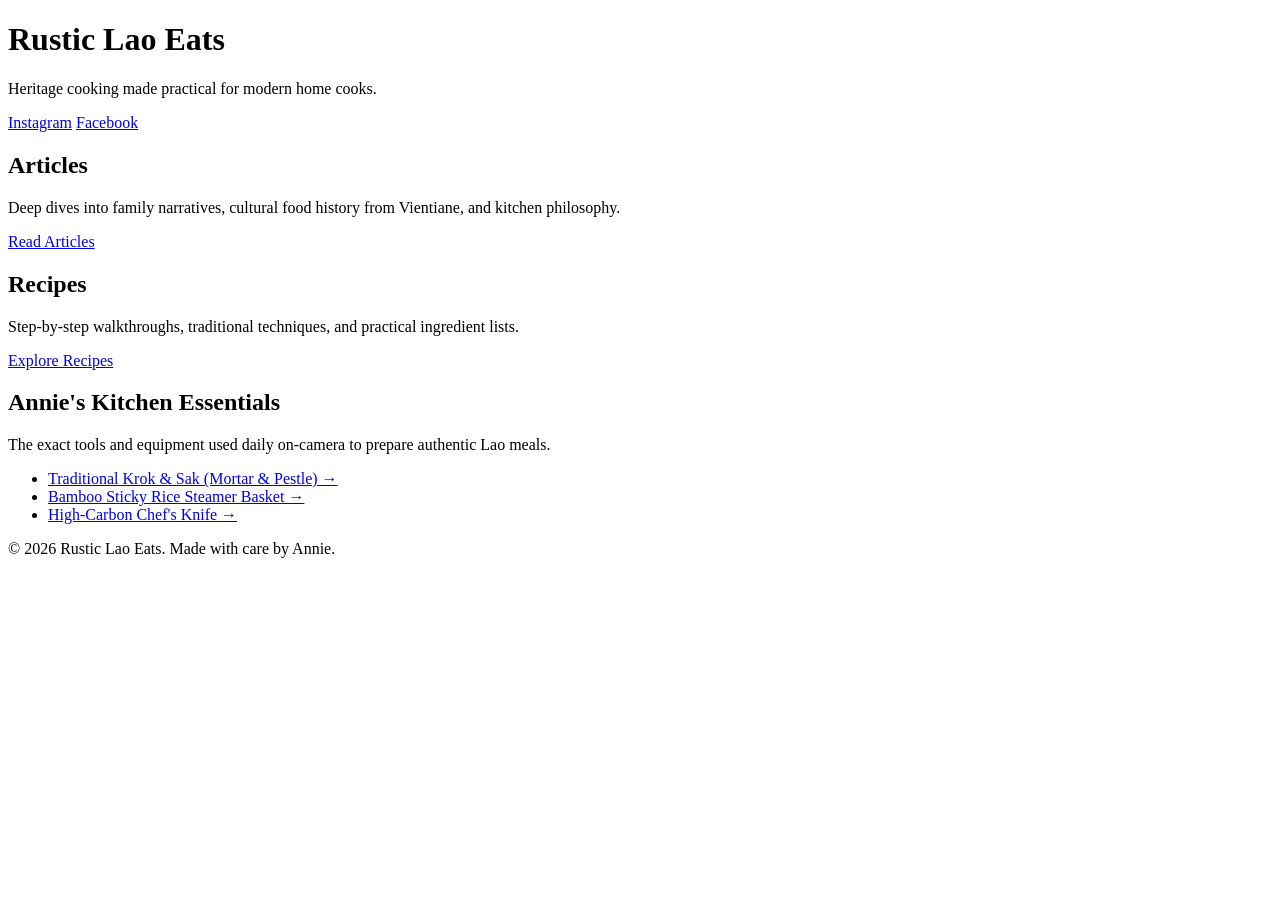
==== index.html @ c5a6be0e "style: update index / css" ====
<!DOCTYPE html>
<html lang="en">
<head>
    <meta charset="UTF-8">
    <meta name="viewport" content="width=device-width, initial-scale=1.0">
    <title>Rustic Lao Eats | Heritage Lao Cooking Made Practical</title>
    <meta name="description" content="Authentic Vientiane home cooking, traditional recipes, and practical guides for modern home cooks by Annie.">
    <link rel="stylesheet" href="styles.css">
</head>
<body>

    <header class="hero">
        <div class="container">
            <h1>Rustic Lao Eats</h1>
            <p class="tagline">Heritage cooking made practical for modern home cooks.</p>
            <div class="social-links">
                <a href="https://www.instagram.com/rusticlaoeats/" target="_blank">Instagram</a>
                <a href="https://www.facebook.com/p/Rustic-Lao-Eats-100063736555078/" target="_blank">Facebook</a>
            </div>
        </div>
    </header>

    <main class="container">
        <!-- The Two Core Pillars: Articles & Recipes Side-by-Side -->
        <section class="pillar-row">
            <div class="pillar-card">
                <h2>Articles</h2>
                <p>Deep dives into family narratives, cultural food history from Vientiane, and kitchen philosophy.</p>
                <a href="#" class="btn">Read Articles</a>
            </div>
            <div class="pillar-card">
                <h2>Recipes</h2>
                <p>Step-by-step walkthroughs, traditional techniques, and practical ingredient lists.</p>
                <a href="#" class="btn">Explore Recipes</a>
            </div>
        </section>

        <!-- Affiliate / Kitchen Essentials Section -->
        <section class="essentials">
            <h2>Annie's Kitchen Essentials</h2>
            <p>The exact tools and equipment used daily on-camera to prepare authentic Lao meals.</p>
            <ul class="gear-list">
                <li><a href="#" target="_blank">Traditional Krok & Sak (Mortar & Pestle) →</a></li>
                <li><a href="#" target="_blank">Bamboo Sticky Rice Steamer Basket →</a></li>
                <li><a href="#" target="_blank">High-Carbon Chef's Knife →</a></li>
            </ul>
        </section>
    </main>

    <footer>
        <p>&copy; 2026 Rustic Lao Eats. Made with care by Annie.</p>
    </footer>

</body>
</html>
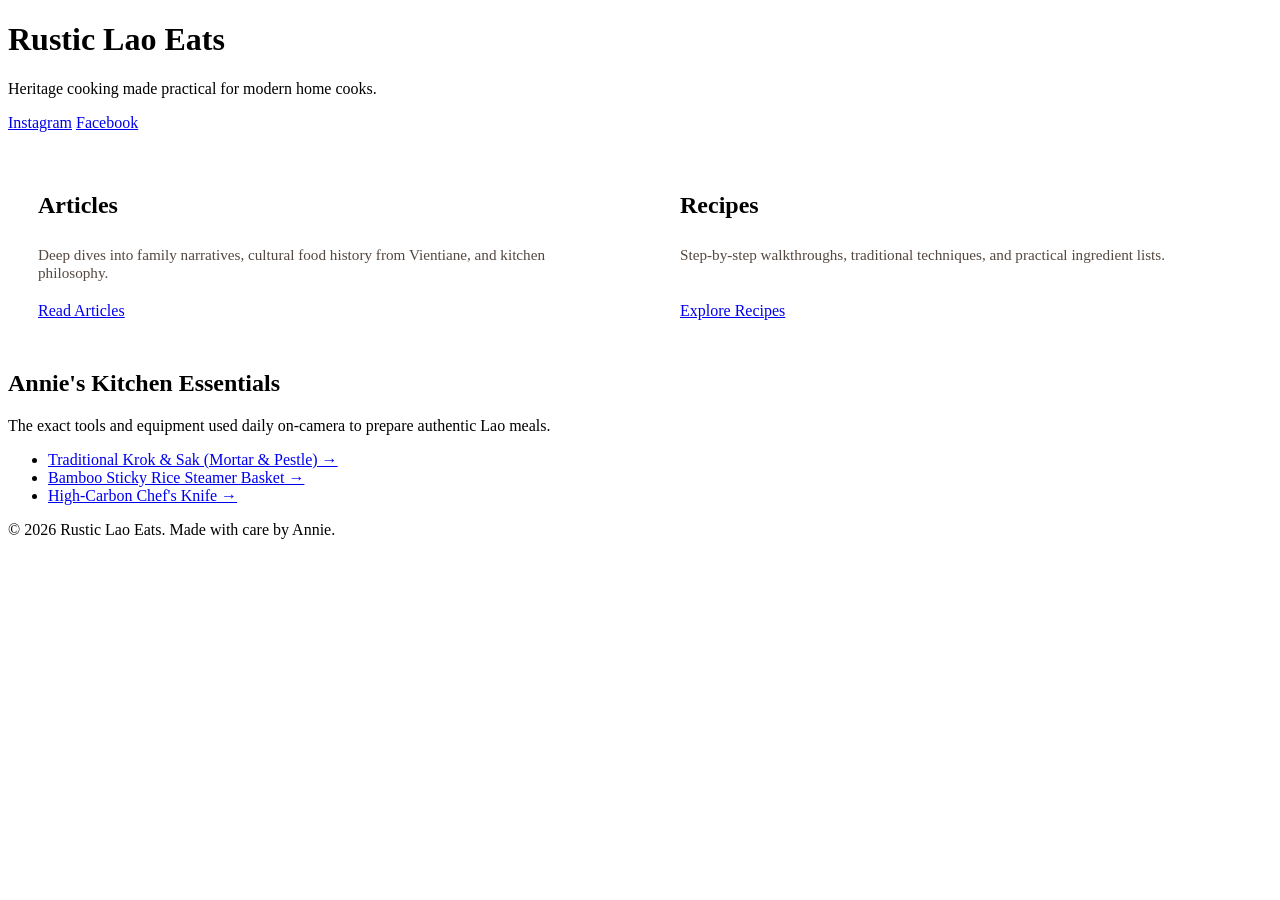
==== commit 9319eeb1: "fix: rename css link" ====
--- a/index.html
+++ b/index.html
@@ -5,7 +5,7 @@
     <meta name="viewport" content="width=device-width, initial-scale=1.0">
     <title>Rustic Lao Eats | Heritage Lao Cooking Made Practical</title>
     <meta name="description" content="Authentic Vientiane home cooking, traditional recipes, and practical guides for modern home cooks by Annie.">
-    <link rel="stylesheet" href="styles.css">
+    <link rel="stylesheet" href="style.css">
 </head>
 <body>
 
--- a/style.css
+++ b/style.css
@@ -0,0 +1,39 @@
+/* Pillar Row Grid - Ensures side-by-side execution on desktop */
+.pillar-row {
+    display: grid;
+    grid-template-columns: repeat(2, 1fr);
+    gap: 20px;
+    margin-top: 30px;
+}
+
+.pillar-card {
+    background: var(--card-bg);
+    border: 1px solid var(--border-color);
+    border-radius: 8px;
+    padding: 30px;
+    display: flex;
+    flex-direction: column;
+    justify-content: space-between; /* Keeps buttons aligned if text lengths vary */
+}
+
+.pillar-card h2 {
+    margin-top: 0;
+    margin-bottom: 12px;
+    border-bottom: none;
+    padding-bottom: 0;
+}
+
+.pillar-card p {
+    font-size: 0.95rem;
+    color: #554840;
+    margin-bottom: 20px;
+    flex-grow: 1; /* Pushes the button to the bottom cleanly */
+}
+
+/* Responsive Breakpoint for Mobile Viewports */
+@media (max-width: 600px) {
+    .pillar-row {
+        grid-template-columns: 1fr; /* Stacks vertically into 1 column on mobile screens */
+        gap: 16px;
+    }
+}
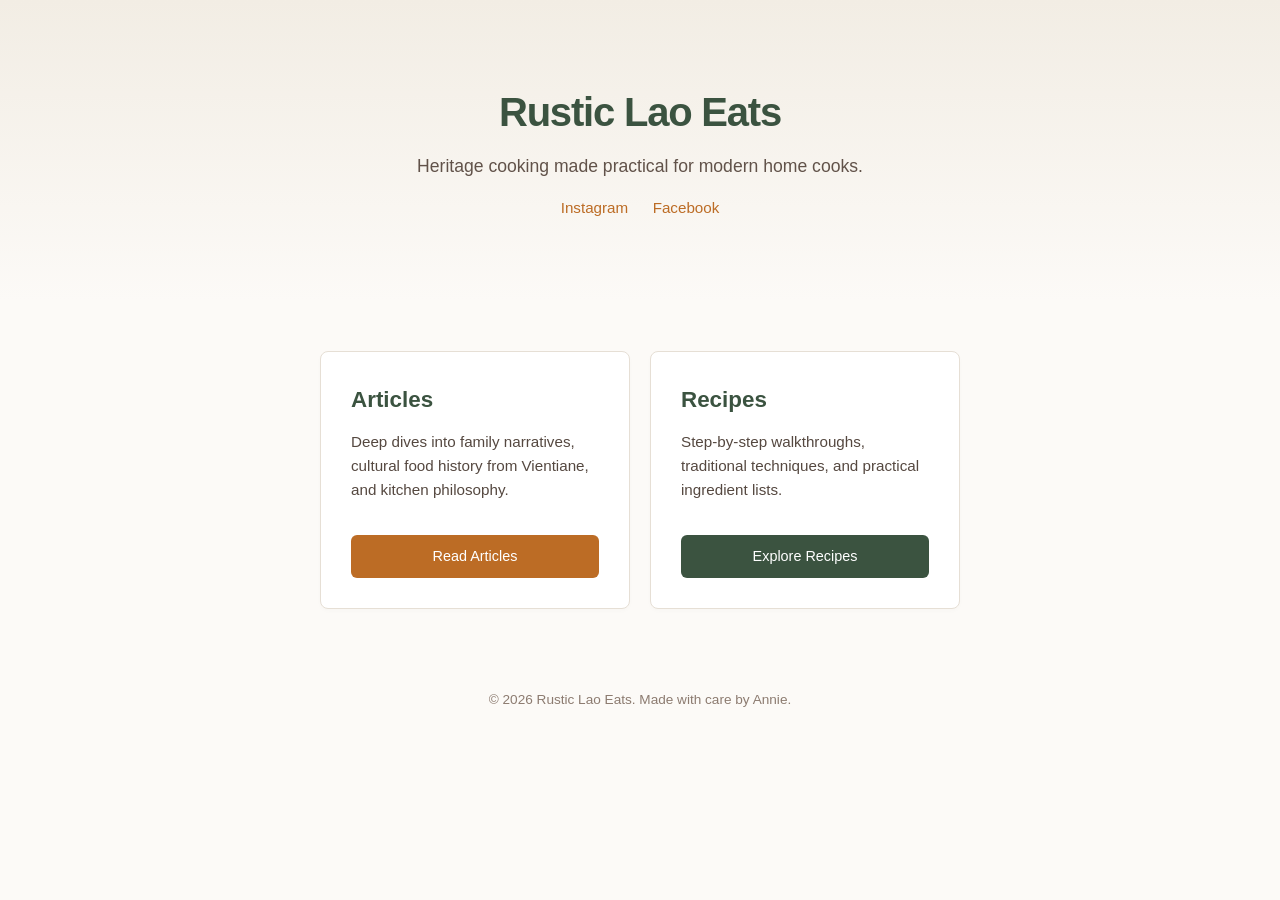
==== commit 8751c4df: "style: replace layout variables with direct hex codes and enable directory routing" ====
--- a/index.html
+++ b/index.html
@@ -25,26 +25,19 @@
         <section class="pillar-row">
             <div class="pillar-card">
                 <h2>Articles</h2>
-                <p>Deep dives into family narratives, cultural food history from Vientiane, and kitchen philosophy.</p>
-                <a href="#" class="btn">Read Articles</a>
+                <p>
+                    Deep dives into family narratives, cultural food history from Vientiane, 
+                    and kitchen philosophy.
+                </p>
+                <a href="articles/" class="btn">Read Articles</a>
             </div>
             <div class="pillar-card">
                 <h2>Recipes</h2>
                 <p>Step-by-step walkthroughs, traditional techniques, and practical ingredient lists.</p>
-                <a href="#" class="btn">Explore Recipes</a>
+                <a href="recipes/" class="btn">Explore Recipes</a>
             </div>
         </section>
 
-        <!-- Affiliate / Kitchen Essentials Section -->
-        <section class="essentials">
-            <h2>Annie's Kitchen Essentials</h2>
-            <p>The exact tools and equipment used daily on-camera to prepare authentic Lao meals.</p>
-            <ul class="gear-list">
-                <li><a href="#" target="_blank">Traditional Krok & Sak (Mortar & Pestle) →</a></li>
-                <li><a href="#" target="_blank">Bamboo Sticky Rice Steamer Basket →</a></li>
-                <li><a href="#" target="_blank">High-Carbon Chef's Knife →</a></li>
-            </ul>
-        </section>
     </main>
 
     <footer>
--- a/style.css
+++ b/style.css
@@ -1,4 +1,70 @@
-/* Pillar Row Grid - Ensures side-by-side execution on desktop */
+/* ==========================================================================
+   Rustic Lao Eats - Complete Global Stylesheet (No Variables)
+   ========================================================================== */
+
+* {
+    box-sizing: border-box;
+    margin: 0;
+    padding: 0;
+}
+
+body {
+    font-family: -apple-system, BlinkMacSystemFont, "Segoe UI", Roboto, Helvetica, Arial, sans-serif;
+    background-color: #fcfaf7; /* Cream/Sand tone */
+    color: #2c2520;            /* Dark Charcoal Charcoal */
+    line-height: 1.6;
+    padding-bottom: 40px;
+}
+
+.container {
+    max-width: 680px;
+    margin: 0 auto;
+    padding: 20px;
+}
+
+/* ==========================================================================
+   Hero Header Section
+   ========================================================================== */
+
+header.hero {
+    text-align: center;
+    padding: 60px 20px;
+    background: linear-gradient(to bottom, #f2ede4, #fcfaf7);
+}
+
+h1 {
+    font-size: 2.5rem;
+    color: #3b5340; /* Traditional Earthy Lao Green */
+    font-weight: 700;
+    letter-spacing: -0.03em;
+}
+
+.tagline {
+    font-size: 1.1rem;
+    color: #615249;
+    margin-top: 8px;
+}
+
+.social-links {
+    margin-top: 15px;
+}
+
+.social-links a {
+    color: #bc6c25; /* Warm Wood/Terracotta Orange */
+    text-decoration: none;
+    margin: 0 10px;
+    font-weight: 500;
+    font-size: 0.95rem;
+}
+
+.social-links a:hover {
+    text-decoration: underline;
+}
+
+/* ==========================================================================
+   Main Landing Component Row (Pillars Grid)
+   ========================================================================== */
+
 .pillar-row {
     display: grid;
     grid-template-columns: repeat(2, 1fr);
@@ -7,16 +73,19 @@
 }
 
 .pillar-card {
-    background: var(--card-bg);
-    border: 1px solid var(--border-color);
+    background: #ffffff; /* Bright Solid White Box */
+    border: 1px solid #e6dfd5;
     border-radius: 8px;
     padding: 30px;
     display: flex;
     flex-direction: column;
-    justify-content: space-between; /* Keeps buttons aligned if text lengths vary */
+    justify-content: space-between;
+    box-shadow: 0 2px 4px rgba(44, 37, 32, 0.02);
 }
 
 .pillar-card h2 {
+    font-size: 1.4rem;
+    color: #3b5340;
     margin-top: 0;
     margin-bottom: 12px;
     border-bottom: none;
@@ -27,13 +96,140 @@
     font-size: 0.95rem;
     color: #554840;
     margin-bottom: 20px;
-    flex-grow: 1; /* Pushes the button to the bottom cleanly */
-}
-
-/* Responsive Breakpoint for Mobile Viewports */
+    flex-grow: 1;
+}
+
+/* ==========================================================================
+   Global Content Lists & General Cards
+   ========================================================================== */
+
+h2 {
+    font-size: 1.4rem;
+    margin: 40px 0 20px 0;
+    color: #3b5340;
+    border-bottom: 1px solid #e6dfd5;
+    padding-bottom: 8px;
+}
+
+.card {
+    background: #ffffff;
+    border: 1px solid #e6dfd5;
+    border-radius: 8px;
+    padding: 24px;
+    margin-bottom: 16px;
+    box-shadow: 0 2px 4px rgba(44, 37, 32, 0.02);
+}
+
+.content-list {
+    margin-top: 20px;
+}
+
+.content-list .card {
+    margin-bottom: 24px;
+    transition: transform 0.2s ease, box-shadow 0.2s ease;
+}
+
+.content-list .card:hover {
+    transform: translateY(-2px);
+    box-shadow: 0 4px 12px rgba(44, 37, 32, 0.06);
+}
+
+/* ==========================================================================
+   Buttons and Links
+   ========================================================================== */
+
+.btn {
+    display: inline-block;
+    background-color: #3b5340; /* Lao Green background button */
+    color: #ffffff !important;
+    padding: 10px 20px;
+    text-decoration: none;
+    border-radius: 6px;
+    font-weight: 500;
+    margin-top: 12px;
+    font-size: 0.9rem;
+    text-align: center;
+    transition: background-color 0.15s ease;
+}
+
+.btn:hover {
+    background-color: #2b3d2f;
+}
+
+/* Specific styling modifier for Article section button overrides */
+.pillar-card:first-child .btn, 
+.content-list article .btn {
+    background-color: #bc6c25; /* Earthy Wood Orange for articles */
+}
+
+.pillar-card:first-child .btn:hover, 
+.content-list article .btn:hover {
+    background-color: #9d561b;
+}
+
+/* ==========================================================================
+   Kitchen Essentials List Layout
+   ========================================================================== */
+
+.essentials {
+    margin-top: 40px;
+}
+
+.essentials p {
+    color: #615249;
+    margin-bottom: 16px;
+}
+
+.gear-list {
+    list-style: none;
+}
+
+.gear-list li {
+    margin-bottom: 12px;
+}
+
+.gear-list a {
+    color: #2c2520;
+    text-decoration: none;
+    font-weight: 500;
+    font-size: 1rem;
+}
+
+.gear-list a:hover {
+    color: #bc6c25;
+    text-decoration: underline;
+}
+
+/* ==========================================================================
+   Footer Content Architecture
+   ========================================================================== */
+
+footer {
+    text-align: center;
+    margin-top: 60px;
+    font-size: 0.85rem;
+    color: #8c7b70;
+}
+
+/* ==========================================================================
+   Responsive Adaptations (Mobile Layout Engine)
+   ========================================================================== */
+
 @media (max-width: 600px) {
+    header.hero {
+        padding: 40px 15px;
+    }
+
+    h1 {
+        font-size: 2rem;
+    }
+
     .pillar-row {
-        grid-template-columns: 1fr; /* Stacks vertically into 1 column on mobile screens */
+        grid-template-columns: 1fr; /* Force single column on vertical viewports */
         gap: 16px;
     }
-}
+    
+    .pillar-card {
+        padding: 20px;
+    }
+}
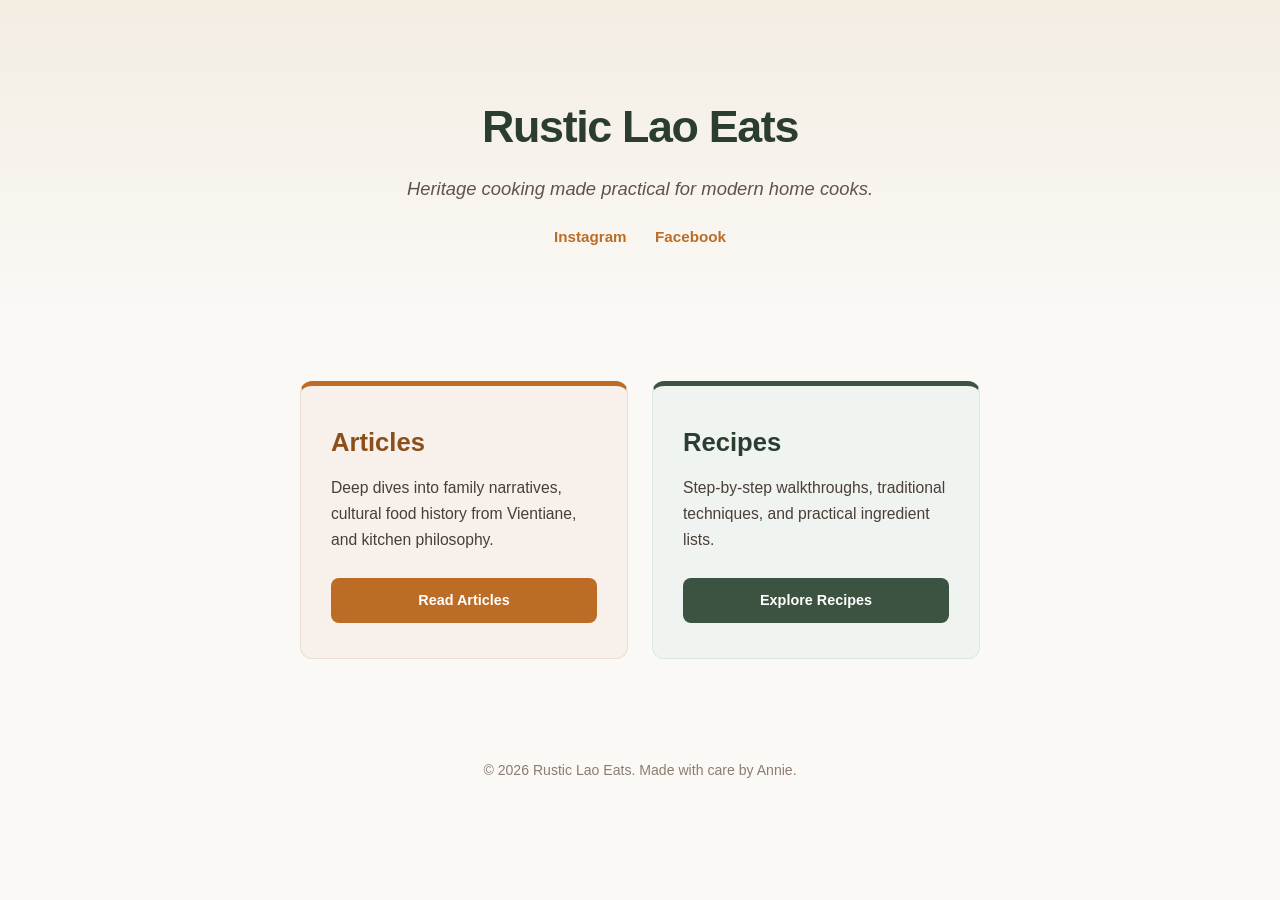
==== commit a0afc6c6: "design: implement dual-tone editorial pillars and responsive grid styles" ====
--- a/index.html
+++ b/index.html
@@ -23,18 +23,15 @@
     <main class="container">
         <!-- The Two Core Pillars: Articles & Recipes Side-by-Side -->
         <section class="pillar-row">
-            <div class="pillar-card">
+            <div class="pillar-card articles-pillar">
                 <h2>Articles</h2>
-                <p>
-                    Deep dives into family narratives, cultural food history from Vientiane, 
-                    and kitchen philosophy.
-                </p>
-                <a href="articles/" class="btn">Read Articles</a>
+                <p>Deep dives into family narratives, cultural food history from Vientiane, and kitchen philosophy.</p>
+                <a href="articles/" class="btn btn-orange">Read Articles</a>
             </div>
-            <div class="pillar-card">
+            <div class="pillar-card recipes-pillar">
                 <h2>Recipes</h2>
                 <p>Step-by-step walkthroughs, traditional techniques, and practical ingredient lists.</p>
-                <a href="recipes/" class="btn">Explore Recipes</a>
+                <a href="recipes/" class="btn btn-green">Explore Recipes</a>
             </div>
         </section>
 
--- a/style.css
+++ b/style.css
@@ -1,5 +1,5 @@
 /* ==========================================================================
-   Rustic Lao Eats - Complete Global Stylesheet (No Variables)
+   Rustic Lao Eats - Complete Global Editorial Stylesheet
    ========================================================================== */
 
 * {
@@ -10,14 +10,14 @@
 
 body {
     font-family: -apple-system, BlinkMacSystemFont, "Segoe UI", Roboto, Helvetica, Arial, sans-serif;
-    background-color: #fcfaf7; /* Cream/Sand tone */
-    color: #2c2520;            /* Dark Charcoal Charcoal */
-    line-height: 1.6;
-    padding-bottom: 40px;
+    background-color: #fbf9f6; /* Soft cream/linen canvas background */
+    color: #2c2520;            /* Rich dark charcoal text */
+    line-height: 1.65;
+    padding-bottom: 60px;
 }
 
 .container {
-    max-width: 680px;
+    max-width: 720px; /* Slightly wider layout for better horizontal grid flow */
     margin: 0 auto;
     padding: 20px;
 }
@@ -28,208 +28,242 @@
 
 header.hero {
     text-align: center;
-    padding: 60px 20px;
-    background: linear-gradient(to bottom, #f2ede4, #fcfaf7);
-}
-
-h1 {
-    font-size: 2.5rem;
-    color: #3b5340; /* Traditional Earthy Lao Green */
-    font-weight: 700;
+    padding: 70px 20px 50px 20px;
+    background: linear-gradient(to bottom, #f3ede2, #fbf9f6);
+}
+
+header.hero h1 {
+    font-size: 2.8rem;
+    color: #2b3d2f; /* Deep, luxurious Lao Forest Green */
+    font-weight: 800;
     letter-spacing: -0.03em;
 }
 
 .tagline {
-    font-size: 1.1rem;
+    font-size: 1.15rem;
     color: #615249;
-    margin-top: 8px;
+    margin-top: 10px;
+    font-style: italic;
 }
 
 .social-links {
-    margin-top: 15px;
+    margin-top: 20px;
 }
 
 .social-links a {
-    color: #bc6c25; /* Warm Wood/Terracotta Orange */
+    color: #bc6c25; /* Warm terracotta clay accent */
     text-decoration: none;
-    margin: 0 10px;
-    font-weight: 500;
+    margin: 0 12px;
+    font-weight: 600;
     font-size: 0.95rem;
+    border-bottom: 1px dashed transparent;
+    transition: border-color 0.2s ease;
 }
 
 .social-links a:hover {
-    text-decoration: underline;
-}
-
-/* ==========================================================================
-   Main Landing Component Row (Pillars Grid)
+    border-bottom-color: #bc6c25;
+}
+
+/* ==========================================================================
+   Idea 1 & 4: Main Landing Component Row (Editorial Pillars)
    ========================================================================== */
 
 .pillar-row {
     display: grid;
     grid-template-columns: repeat(2, 1fr);
-    gap: 20px;
-    margin-top: 30px;
+    gap: 24px;
+    margin-top: 40px;
 }
 
 .pillar-card {
-    background: #ffffff; /* Bright Solid White Box */
-    border: 1px solid #e6dfd5;
-    border-radius: 8px;
-    padding: 30px;
+    border-radius: 12px;
+    padding: 35px 30px;
     display: flex;
     flex-direction: column;
     justify-content: space-between;
-    box-shadow: 0 2px 4px rgba(44, 37, 32, 0.02);
+    transition: transform 0.25s cubic-bezier(0.16, 1, 0.3, 1), box-shadow 0.25s ease;
+}
+
+/* Idea 1: Distinct Dual-Tone Brand Colors for the Pillars */
+.pillar-card.articles-pillar {
+    background-color: #f7f0eb; /* Muted terracotta clay canvas tint */
+    border: 1px solid #ebdcd3;
+    border-top: 5px solid #bc6c25; /* Thick geometric top accent line */
+}
+
+.pillar-card.recipes-pillar {
+    background-color: #f0f4f1; /* Cool herb garden green canvas tint */
+    border: 1px solid #dee7e1;
+    border-top: 5px solid #3b5340; /* Thick geometric top accent line */
+}
+
+/* Idea 4: Cinematic Lift and Shadow on Hover */
+.pillar-card:hover {
+    transform: translateY(-4px);
+    box-shadow: 0 12px 24px rgba(44, 37, 32, 0.08);
 }
 
 .pillar-card h2 {
-    font-size: 1.4rem;
-    color: #3b5340;
-    margin-top: 0;
-    margin-bottom: 12px;
+    font-size: 1.6rem;
+    margin: 0 0 12px 0;
+    padding-bottom: 0;
     border-bottom: none;
-    padding-bottom: 0;
-}
+}
+
+.pillar-card.articles-pillar h2 { color: #8a4f1b; }
+.pillar-card.recipes-pillar h2 { color: #2b3d2f; }
 
 .pillar-card p {
-    font-size: 0.95rem;
-    color: #554840;
-    margin-bottom: 20px;
+    font-size: 0.98rem;
+    color: #4a3e36;
+    margin-bottom: 25px;
     flex-grow: 1;
 }
 
 /* ==========================================================================
-   Global Content Lists & General Cards
-   ========================================================================== */
-
-h2 {
-    font-size: 1.4rem;
-    margin: 40px 0 20px 0;
-    color: #3b5340;
-    border-bottom: 1px solid #e6dfd5;
-    padding-bottom: 8px;
-}
+   Idea 2: Elegant Text Layouts & Drop Caps (Print Media Look)
+   ========================================================================== */
+
+/* Styling for standalone article or post content cards */
+.editorial-post p:first-of-type::first-letter {
+    font-size: 3.2rem;
+    font-weight: 800;
+    float: left;
+    line-height: 1;
+    margin-right: 8px;
+    margin-top: 4px;
+    color: #bc6c25; /* Drop cap pulls brand color */
+    font-family: Georgia, serif;
+}
+
+/* ==========================================================================
+   Idea 3: Geometric Accent Boxes & Recipe Metadata Badges
+   ========================================================================== */
 
 .card {
     background: #ffffff;
-    border: 1px solid #e6dfd5;
-    border-radius: 8px;
-    padding: 24px;
-    margin-bottom: 16px;
-    box-shadow: 0 2px 4px rgba(44, 37, 32, 0.02);
-}
-
-.content-list {
-    margin-top: 20px;
-}
-
-.content-list .card {
+    border: 1px solid #e8e2d9;
+    border-radius: 12px;
+    padding: 28px;
     margin-bottom: 24px;
+    box-shadow: 0 3px 6px rgba(44, 37, 32, 0.01);
     transition: transform 0.2s ease, box-shadow 0.2s ease;
 }
 
-.content-list .card:hover {
+.card:hover {
     transform: translateY(-2px);
-    box-shadow: 0 4px 12px rgba(44, 37, 32, 0.06);
-}
-
-/* ==========================================================================
-   Buttons and Links
+    box-shadow: 0 6px 16px rgba(44, 37, 32, 0.04);
+}
+
+/* Recipe Badge Row Layout Container */
+.badge-row {
+    display: flex;
+    gap: 8px;
+    margin-bottom: 14px;
+    flex-wrap: wrap;
+}
+
+/* Individual Metadata Capsules */
+.badge {
+    display: inline-block;
+    font-size: 0.78rem;
+    font-weight: 600;
+    letter-spacing: 0.03em;
+    text-transform: uppercase;
+    padding: 4px 12px;
+    border-radius: 20px;
+}
+
+.badge.time {
+    background-color: #eef2ef;
+    color: #2b3d2f;
+}
+
+.badge.level {
+    background-color: #f4eae1;
+    color: #8a4f1b;
+}
+
+/* ==========================================================================
+   Buttons and Form Elements
    ========================================================================== */
 
 .btn {
     display: inline-block;
-    background-color: #3b5340; /* Lao Green background button */
-    color: #ffffff !important;
-    padding: 10px 20px;
+    padding: 11px 22px;
     text-decoration: none;
-    border-radius: 6px;
-    font-weight: 500;
-    margin-top: 12px;
+    border-radius: 8px;
+    font-weight: 600;
     font-size: 0.9rem;
     text-align: center;
-    transition: background-color 0.15s ease;
-}
-
-.btn:hover {
-    background-color: #2b3d2f;
-}
-
-/* Specific styling modifier for Article section button overrides */
-.pillar-card:first-child .btn, 
-.content-list article .btn {
-    background-color: #bc6c25; /* Earthy Wood Orange for articles */
-}
-
-.pillar-card:first-child .btn:hover, 
-.content-list article .btn:hover {
-    background-color: #9d561b;
-}
+    transition: background-color 0.15s ease, transform 0.1s ease;
+}
+
+/* Primary Green Buttons (Recipes Engine) */
+.btn-green {
+    background-color: #3b5340;
+    color: #ffffff !important;
+}
+
+.btn-green:hover { background-color: #2b3d2f; }
+
+/* Warm Terracotta Buttons (Articles Engine) */
+.btn-orange {
+    background-color: #bc6c25;
+    color: #ffffff !important;
+}
+
+.btn-orange:hover { background-color: #9d561b; }
+
+.btn:active { transform: scale(0.98); }
 
 /* ==========================================================================
    Kitchen Essentials List Layout
    ========================================================================== */
 
+h2.section-title {
+    font-size: 1.5rem;
+    margin: 50px 0 20px 0;
+    color: #2b3d2f;
+    border-bottom: 1px solid #e8e2d9;
+    padding-bottom: 10px;
+}
+
 .essentials {
-    margin-top: 40px;
-}
-
-.essentials p {
-    color: #615249;
-    margin-bottom: 16px;
-}
-
-.gear-list {
-    list-style: none;
-}
-
-.gear-list li {
-    margin-bottom: 12px;
-}
+    background-color: #ffffff;
+    border: 1px solid #e8e2d9;
+    border-radius: 12px;
+    padding: 30px;
+    margin-top: 30px;
+}
+
+.gear-list { list-style: none; }
+.gear-list li { margin-bottom: 14px; border-bottom: 1px dashed #f0eae1; padding-bottom: 12px; }
+.gear-list li:last-child { border-bottom: none; padding-bottom: 0; margin-bottom: 0; }
 
 .gear-list a {
     color: #2c2520;
     text-decoration: none;
-    font-weight: 500;
-    font-size: 1rem;
-}
-
-.gear-list a:hover {
-    color: #bc6c25;
-    text-decoration: underline;
-}
-
-/* ==========================================================================
-   Footer Content Architecture
-   ========================================================================== */
+    font-weight: 600;
+    transition: color 0.2s ease;
+}
+
+.gear-list a:hover { color: #bc6c25; }
 
 footer {
     text-align: center;
-    margin-top: 60px;
-    font-size: 0.85rem;
+    margin-top: 80px;
+    font-size: 0.88rem;
     color: #8c7b70;
 }
 
 /* ==========================================================================
-   Responsive Adaptations (Mobile Layout Engine)
+   Responsive Adaptations
    ========================================================================== */
 
 @media (max-width: 600px) {
-    header.hero {
-        padding: 40px 15px;
-    }
-
-    h1 {
-        font-size: 2rem;
-    }
-
-    .pillar-row {
-        grid-template-columns: 1fr; /* Force single column on vertical viewports */
-        gap: 16px;
-    }
-    
-    .pillar-card {
-        padding: 20px;
-    }
-}
+    header.hero { padding: 50px 15px 30px 15px; }
+    header.hero h1 { font-size: 2.2rem; }
+    .pillar-row { grid-template-columns: 1fr; gap: 16px; }
+    .pillar-card { padding: 25px 20px; }
+}
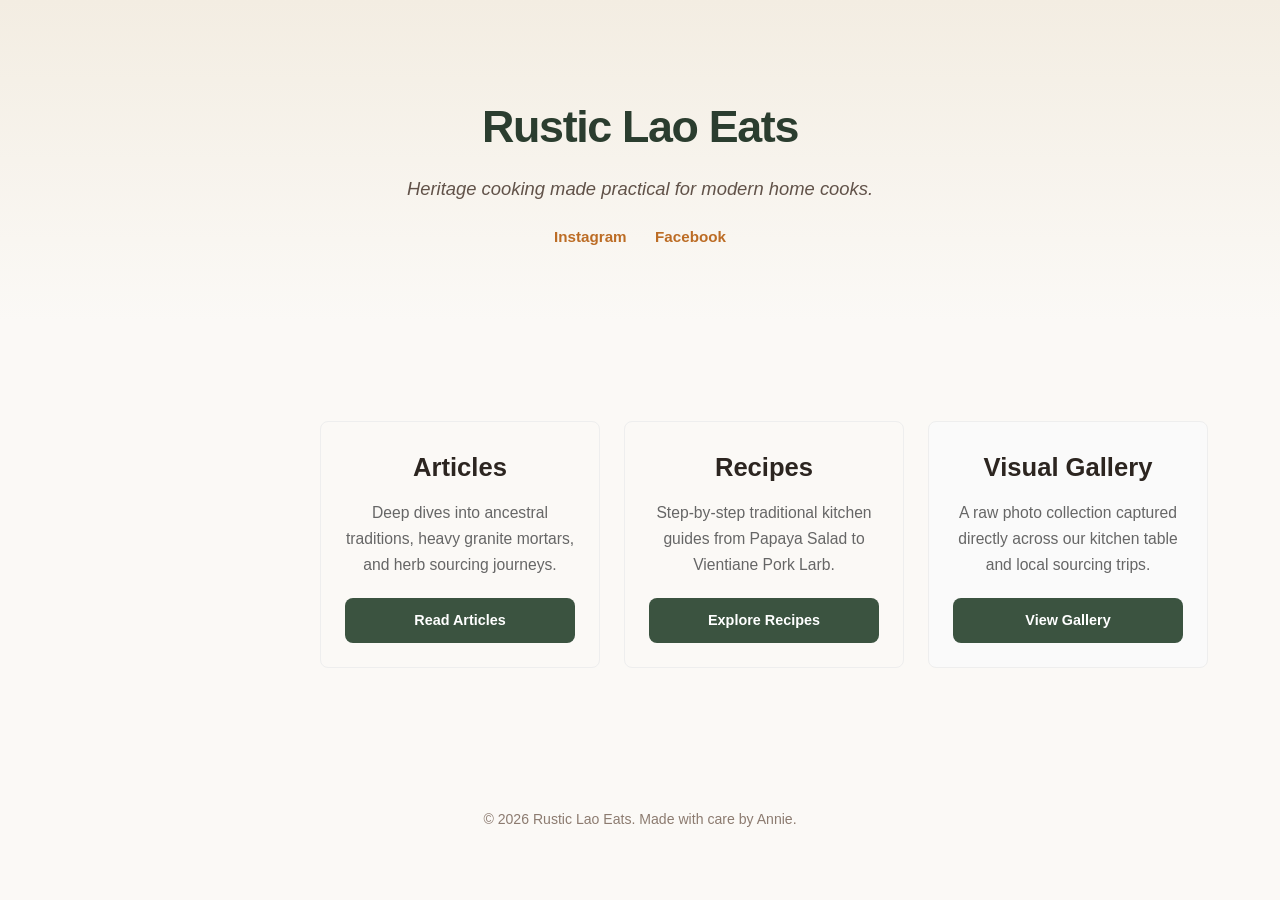
==== commit 4f35a5e9: "feat: implement responsive photography grid and migrate landing layout to 3-column pillar engine" ====
--- a/index.html
+++ b/index.html
@@ -21,17 +21,31 @@
     </header>
 
     <main class="container">
-        <!-- The Two Core Pillars: Articles & Recipes Side-by-Side -->
+        <!-- The Three Core Pillars: Articles, Recipes, & Gallery Side-by-Side -->
         <section class="pillar-row">
-            <div class="pillar-card articles-pillar">
-                <h2>Articles</h2>
-                <p>Deep dives into family narratives, cultural food history from Vientiane, and kitchen philosophy.</p>
-                <a href="articles/" class="btn btn-orange">Read Articles</a>
-            </div>
-            <div class="pillar-card recipes-pillar">
-                <h2>Recipes</h2>
-                <p>Step-by-step walkthroughs, traditional techniques, and practical ingredient lists.</p>
-                <a href="recipes/" class="btn btn-green">Explore Recipes</a>
+            <div class="pillars-container" style="display: grid; grid-template-columns: repeat(auto-fit, minmax(280px, 1fr)); gap: 24px; margin: 40px auto; max-width: 1200px; padding: 0 20px;">
+                
+                <!-- Pillar 1: Articles -->
+                <div class="pillar-card" style="border: 1px solid #eee; padding: 24px; border-radius: 8px; text-align: center;">
+                    <h2>Articles</h2>
+                    <p style="color: #666; margin-bottom: 20px;">Deep dives into ancestral traditions, heavy granite mortars, and herb sourcing journeys.</p>
+                    <a href="articles/" class="btn btn-green">Read Articles</a>
+                </div>
+
+                <!-- Pillar 2: Recipes -->
+                <div class="pillar-card" style="border: 1px solid #eee; padding: 24px; border-radius: 8px; text-align: center;">
+                    <h2>Recipes</h2>
+                    <p style="color: #666; margin-bottom: 20px;">Step-by-step traditional kitchen guides from Papaya Salad to Vientiane Pork Larb.</p>
+                    <a href="recipes/" class="btn btn-green">Explore Recipes</a>
+                </div>
+
+                <!-- Pillar 3: Gallery (The New Visual Hub) -->
+                <div class="pillar-card" style="border: 1px solid #eee; padding: 24px; border-radius: 8px; text-align: center; background: #fafafa;">
+                    <h2>Visual Gallery</h2>
+                    <p style="color: #666; margin-bottom: 20px;">A raw photo collection captured directly across our kitchen table and local sourcing trips.</p>
+                    <a href="gallery.html" class="btn btn-green">View Gallery</a>
+                </div>
+
             </div>
         </section>
 
--- a/style.css
+++ b/style.css
@@ -267,3 +267,70 @@
     .pillar-row { grid-template-columns: 1fr; gap: 16px; }
     .pillar-card { padding: 25px 20px; }
 }
+
+/* --- Photo Gallery Grid Ecosystem --- */
+.gallery-container {
+    max-width: 1200px;
+    margin: 40px auto;
+    padding: 0 20px;
+}
+
+.gallery-grid {
+    display: grid;
+    grid-template-columns: repeat(auto-fill, minmax(280px, 1fr));
+    gap: 20px;
+}
+
+.gallery-item {
+    position: relative;
+    overflow: hidden;
+    border-radius: 8px;
+    box-shadow: 0 4px 12px rgba(0, 0, 0, 0.08);
+    aspect-ratio: 1 / 1; /* Forces perfectly square thumbnail tiles */
+}
+
+.gallery-item img {
+    width: 100%;
+    height: 100%;
+    object-fit: cover; /* Prevents raw image distortion */
+    transition: transform 0.4s ease;
+}
+
+/* Elegant Text Overlay Reveal on Mouse Hover */
+.gallery-overlay {
+    position: absolute;
+    top: 0;
+    left: 0;
+    width: 100%;
+    height: 100%;
+    background: rgba(0, 0, 0, 0.6); /* Semi-transparent dimming dark backdrop */
+    display: flex;
+    align-items: center;
+    justify-content: center;
+    opacity: 0;
+    transition: opacity 0.3s ease;
+    padding: 15px;
+    text-align: center;
+}
+
+.gallery-overlay h3 {
+    color: #ffffff;
+    font-size: 1.2rem;
+    font-weight: 600;
+    margin: 0;
+    transform: translateY(10px);
+    transition: transform 0.3s ease;
+}
+
+/* Interactive States */
+.gallery-item:hover img {
+    transform: scale(1.05); /* Soft premium zoom effect */
+}
+
+.gallery-item:hover .gallery-overlay {
+    opacity: 1;
+}
+
+.gallery-item:hover .gallery-overlay h3 {
+    transform: translateY(0);
+}
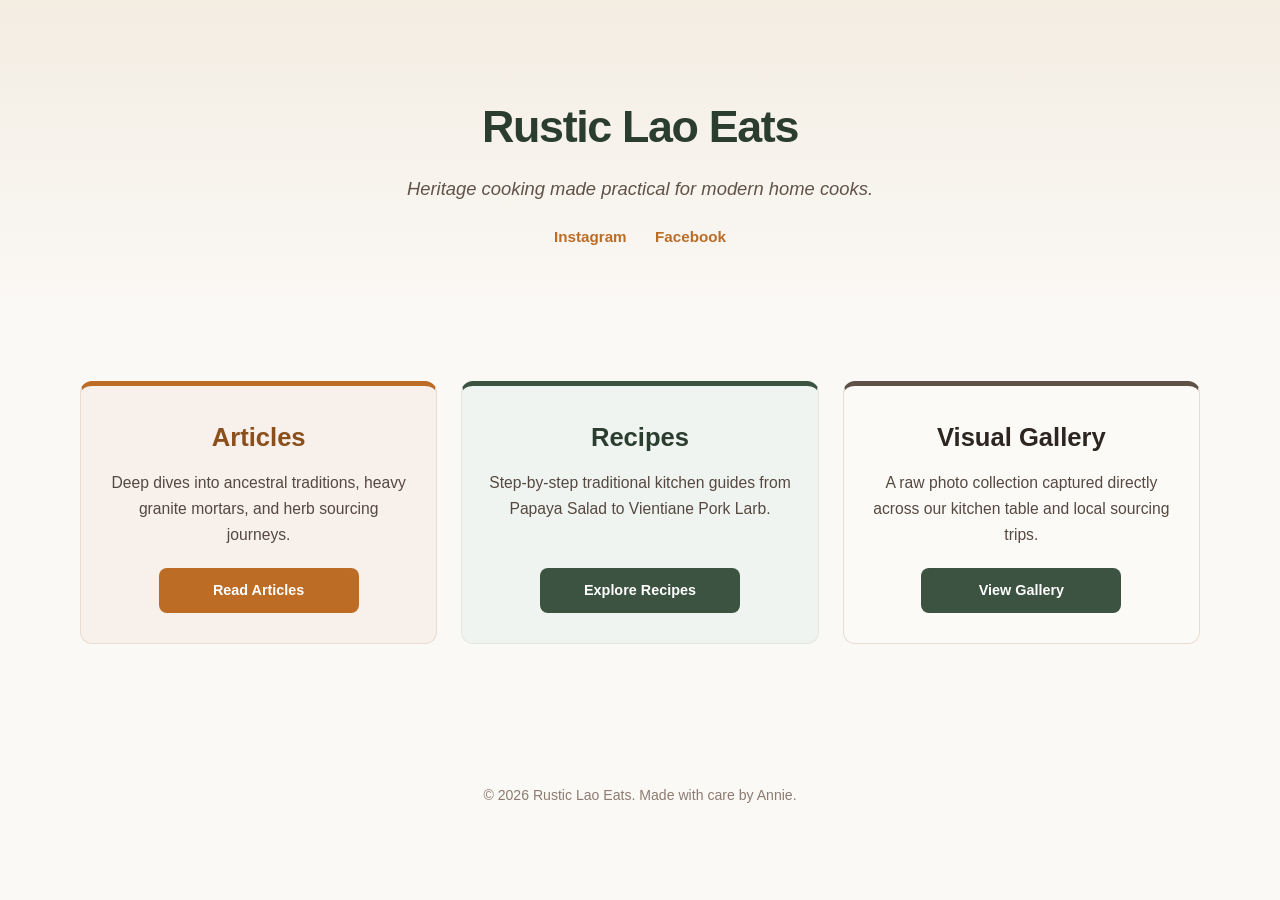
==== commit 6dceb08a: "fix: resolve inline alignment conflict to snap pillar buttons to true center" ====
--- a/index.html
+++ b/index.html
@@ -20,33 +20,28 @@
         </div>
     </header>
 
-    <main class="container">
-        <!-- The Three Core Pillars: Articles, Recipes, & Gallery Side-by-Side -->
-        <section class="pillar-row">
-            <div class="pillars-container" style="display: grid; grid-template-columns: repeat(auto-fit, minmax(280px, 1fr)); gap: 24px; margin: 40px auto; max-width: 1200px; padding: 0 20px;">
-                
-                <!-- Pillar 1: Articles -->
-                <div class="pillar-card" style="border: 1px solid #eee; padding: 24px; border-radius: 8px; text-align: center;">
-                    <h2>Articles</h2>
-                    <p style="color: #666; margin-bottom: 20px;">Deep dives into ancestral traditions, heavy granite mortars, and herb sourcing journeys.</p>
-                    <a href="articles/" class="btn btn-green">Read Articles</a>
-                </div>
+    <main class="container" style="max-width: 1200px;">
+        
+        <section class="pillar-row" style="display: grid; grid-template-columns: repeat(auto-fit, minmax(280px, 1fr)); gap: 24px; margin: 40px auto; padding: 0 20px;">
+            
+            <div class="pillar-card articles-pillar" style="display: flex; flex-direction: column; align-items: center; text-align: center; padding: 30px 24px;">
+                <h2>Articles</h2>
+                <p style="color: #554840; margin-bottom: 20px; flex-grow: 1;">Deep dives into ancestral traditions, heavy granite mortars, and herb sourcing journeys.</p>
+                <a href="articles/" class="btn btn-orange" style="width: 100%; max-width: 200px; margin-top: auto;">Read Articles</a>
+            </div>
 
-                <!-- Pillar 2: Recipes -->
-                <div class="pillar-card" style="border: 1px solid #eee; padding: 24px; border-radius: 8px; text-align: center;">
-                    <h2>Recipes</h2>
-                    <p style="color: #666; margin-bottom: 20px;">Step-by-step traditional kitchen guides from Papaya Salad to Vientiane Pork Larb.</p>
-                    <a href="recipes/" class="btn btn-green">Explore Recipes</a>
-                </div>
+            <div class="pillar-card recipes-pillar" style="display: flex; flex-direction: column; align-items: center; text-align: center; padding: 30px 24px;">
+                <h2>Recipes</h2>
+                <p style="color: #554840; margin-bottom: 20px; flex-grow: 1;">Step-by-step traditional kitchen guides from Papaya Salad to Vientiane Pork Larb.</p>
+                <a href="recipes/" class="btn btn-green" style="width: 100%; max-width: 200px; margin-top: auto;">Explore Recipes</a>
+            </div>
 
-                <!-- Pillar 3: Gallery (The New Visual Hub) -->
-                <div class="pillar-card" style="border: 1px solid #eee; padding: 24px; border-radius: 8px; text-align: center; background: #fafafa;">
-                    <h2>Visual Gallery</h2>
-                    <p style="color: #666; margin-bottom: 20px;">A raw photo collection captured directly across our kitchen table and local sourcing trips.</p>
-                    <a href="gallery.html" class="btn btn-green">View Gallery</a>
-                </div>
+            <div class="pillar-card" style="display: flex; flex-direction: column; align-items: center; text-align: center; padding: 30px 24px; background-color: #fcfaf7; border: 1px solid #ebdcd3; border-top: 5px solid #615249; border-radius: 12px;">
+                <h2>Visual Gallery</h2>
+                <p style="color: #554840; margin-bottom: 20px; flex-grow: 1;">A raw photo collection captured directly across our kitchen table and local sourcing trips.</p>
+                <a href="gallery.html" class="btn btn-green" style="width: 100%; max-width: 200px; margin-top: auto;">View Gallery</a>
+            </div>
 
-            </div>
         </section>
 
     </main>
